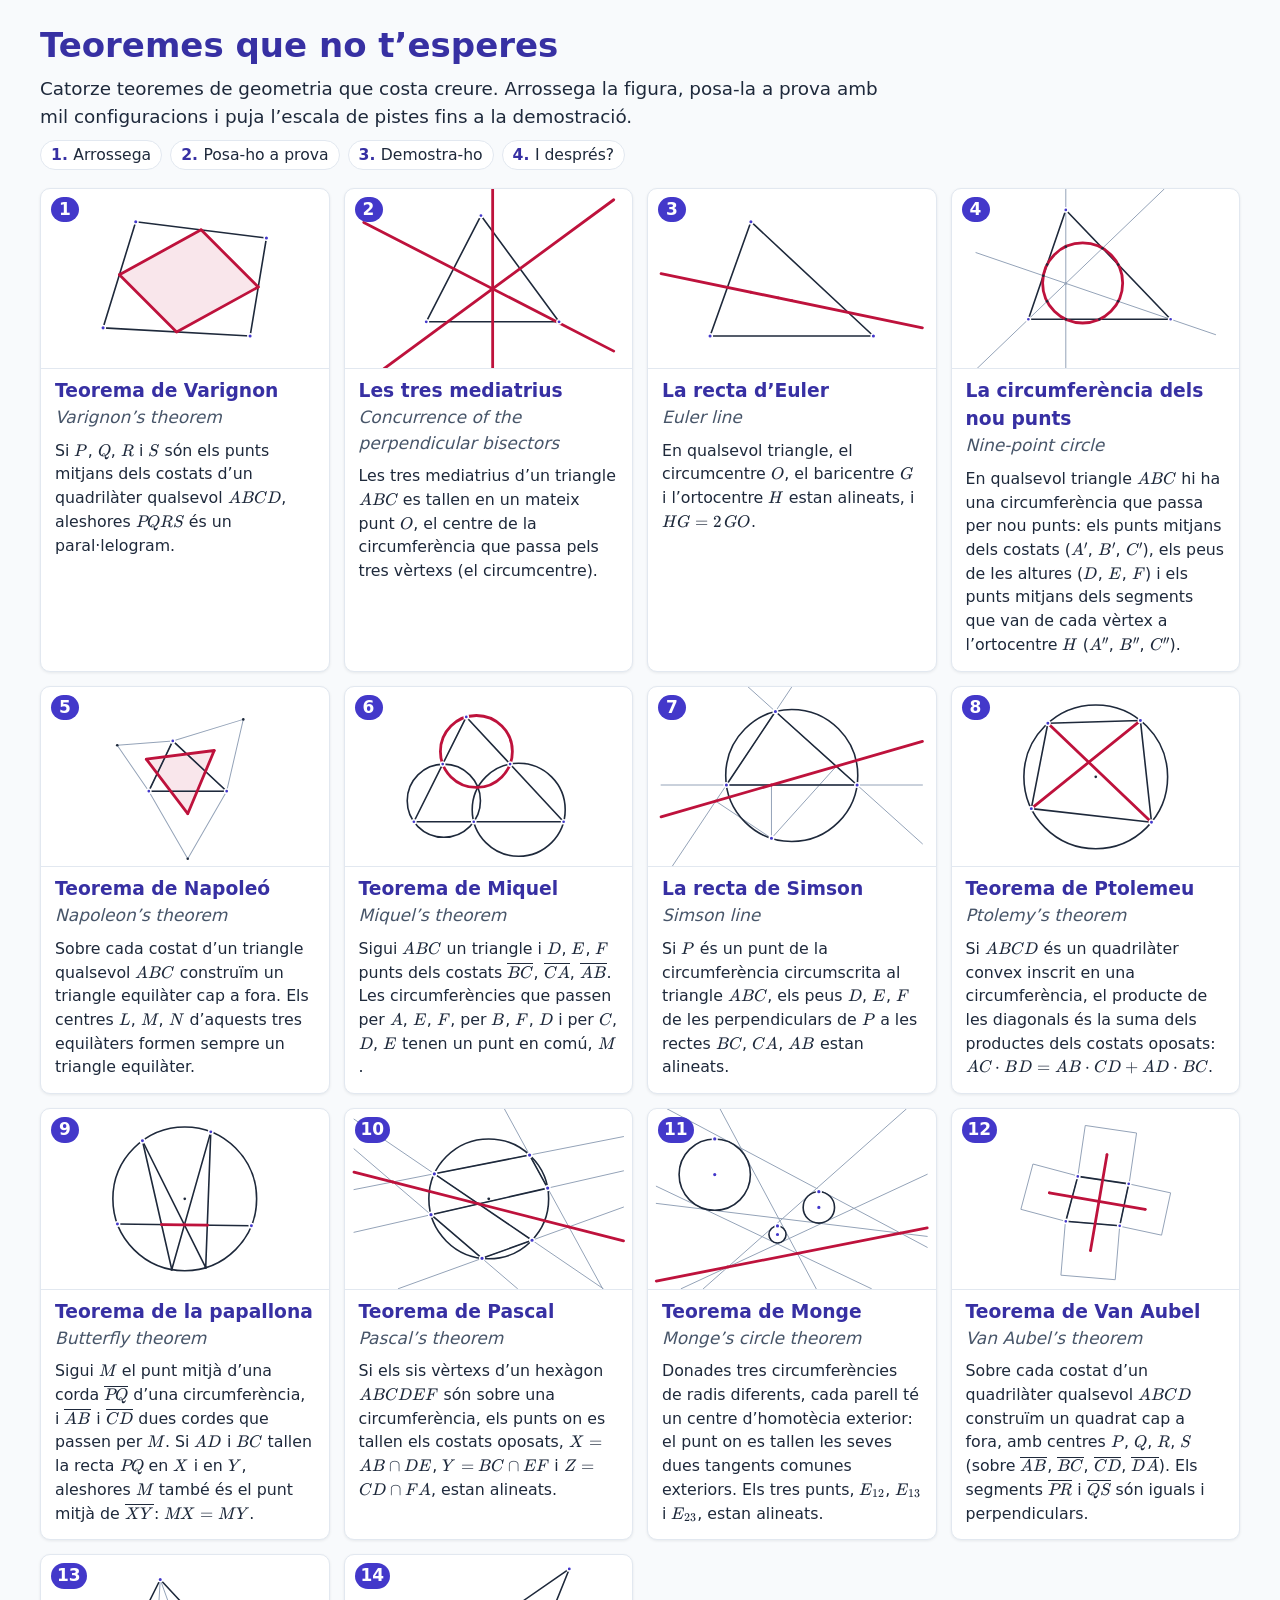
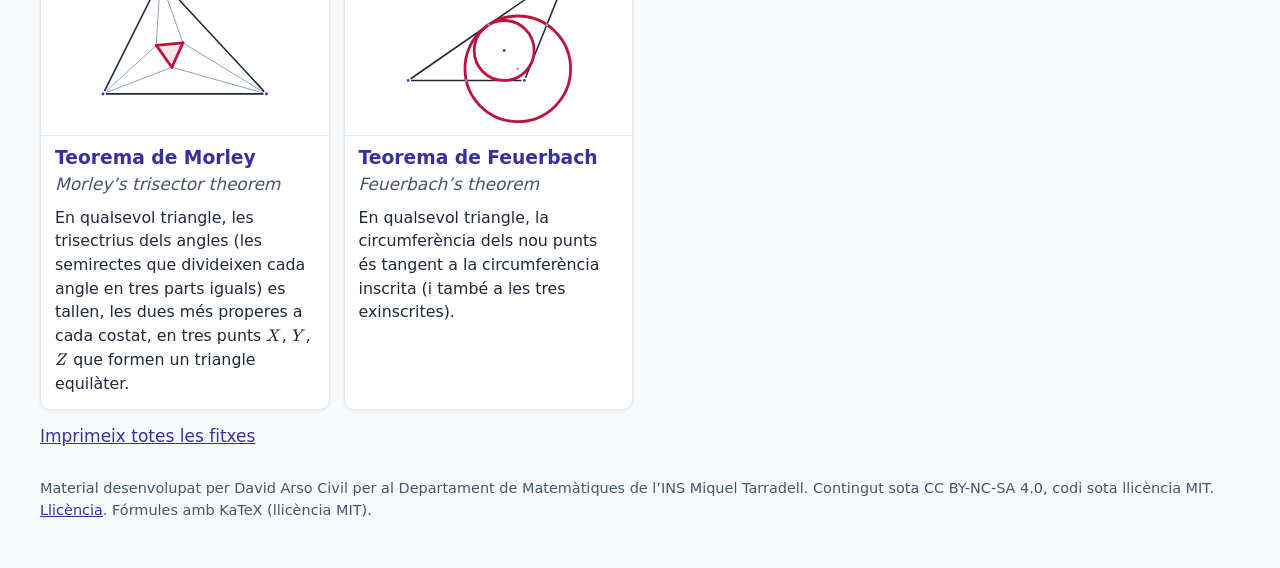
==== index.html @ 7f25f227 "Auto-extract uploaded zip" ====
<!doctype html>
<html lang="ca">
<head>
    <meta charset="utf-8">
    <meta name="viewport" content="width=device-width, initial-scale=1">
    <title>Teoremes que no t’esperes · Step Quiz</title>
    <meta name="description" content="Catorze teoremes de geometria sorprenents: arrossega la figura, posa-la a prova amb mil configuracions i puja l’escala de pistes fins a la demostració.">
    <link rel="icon" href="favicon.svg" type="image/svg+xml">
    <link rel="stylesheet" href="vendor/katex-0.16.11/katex.min.css">
    <link rel="stylesheet" href="css/tokens.css?v=0b0f027a">
    <link rel="stylesheet" href="css/teoremes.css?v=442156cb">
</head>
<body>
    <header class="capcalera capcalera-inici">
        <h1 id="titol"></h1>
        <p class="lema" id="lema"></p>
        <ol class="esglaons" id="esglaons"></ol>
    </header>

    <main class="principal">
        <ol class="graella" id="graella"></ol>
        <p class="enllacos"><a href="fitxa.html" id="a-totes"></a></p>
    </main>

    <footer class="peu">
        <p>
            Material desenvolupat per David Arso Civil per al Departament de Matemàtiques de l’INS Miquel Tarradell.
            Contingut sota CC BY-NC-SA 4.0, codi sota llicència MIT. <a href="LLICENCIA.md">Llicència</a>.
            Fórmules amb KaTeX (llicència MIT).
        </p>
    </footer>

    <script src="vendor/katex-0.16.11/katex.min.js"></script>
    <script src="data/teoremes/varignon.js?v=3f645edc"></script>
    <script src="data/teoremes/mediatrius.js?v=3fc380fc"></script>
    <script src="data/teoremes/euler.js?v=87d61b06"></script>
    <script src="data/teoremes/nou-punts.js?v=f5725050"></script>
    <script src="data/teoremes/napoleo.js?v=f2d6f8bb"></script>
    <script src="data/teoremes/miquel.js?v=e4ced260"></script>
    <script src="data/teoremes/simson.js?v=7666170f"></script>
    <script src="data/teoremes/ptolemeu.js?v=ad88ae20"></script>
    <script src="data/teoremes/papallona.js?v=b62bba95"></script>
    <script src="data/teoremes/pascal.js?v=bb0030fc"></script>
    <script src="data/teoremes/monge.js?v=d2329efa"></script>
    <script src="data/teoremes/van-aubel.js?v=d028f2bc"></script>
    <script src="data/teoremes/morley.js?v=6895a2f9"></script>
    <script src="data/teoremes/feuerbach.js?v=4c0d4ac2"></script>
    <script src="js/motor/geo-motor.js?v=e6545b61"></script>
    <script src="js/motor/text.js?v=e9f6b1de"></script>
    <script src="js/motor/construccio.js?v=c3a0d792"></script>
    <script src="js/motor/dibuix.js?v=bb823273"></script>
    <script src="js/ui/textos.js?v=9233a447"></script>
    <script src="js/ui/comu.js?v=26bfdb31"></script>
    <script src="js/ui/index.js?v=4d97de67"></script>
</body>
</html>
---- css/tokens.css ----
/*
============================================================================
PROJECTE: teoremes (Step Quiz, vanilla JS)
FITXER: css/tokens.css
ROL: Colors i mides comuns, en mode clar i fosc. La resta dels estils només
     fan servir aquestes variables. Contrast del text ≥ 4,5:1. Els colors de
     la figura no són mai l'única pista: el que és destacat també és més gruixut,
     les pistes són discontínues i «I després», amb un altre traç.
DEPENDÈNCIES: cap. Es carrega abans de css/teoremes.css.
============================================================================
*/
:root {
    --text: #1e293b;
    --text-suau: #475569;
    --fons: #f8fafc;
    --panell: #ffffff;
    --vora-panell: #e2e8f0;
    --primari: #4338ca;
    --primari-fosc: #3730a3;
    --primari-clar: #e0e7ff;
    --be: #047857;
    --be-fons: #d1fae5;
    --error: #b91c1c;
    --error-fons: #fee2e2;
    --avis-fons: #fef3c7;
    --avis-vora: #b45309;

    /* Figura (js/motor/dibuix.js) */
    --f-fons: #ffffff;
    --f-base: #1e293b;
    --f-aux: #94a3b8;
    --f-pista: #2563eb;
    --f-extra: #047857;
    --f-destacat: #be123c;
    --f-destacat-ple: rgba(190, 18, 60, 0.1);
    --f-extra-ple: rgba(4, 120, 87, 0.1);
    --f-lliure: #4338ca;

    --radi: 10px;
    --ombra: 0 1px 3px rgba(15, 23, 42, 0.08);
    --lletra: system-ui, -apple-system, 'Segoe UI', Roboto, Ubuntu, 'Helvetica Neue', Arial, sans-serif;
    --lletra-figura: 'Latin Modern Roman', 'CMU Serif', 'Times New Roman', Times, serif;
}

@media (prefers-color-scheme: dark) {
    :root {
        --text: #e2e8f0;
        --text-suau: #94a3b8;
        --fons: #0f172a;
        --panell: #1e293b;
        --vora-panell: #334155;
        --primari: #a5b4fc;
        --primari-fosc: #c7d2fe;
        --primari-clar: #1e1b4b;
        --be: #6ee7b7;
        --be-fons: #064e3b;
        --error: #fca5a5;
        --error-fons: #450a0a;
        --avis-fons: #451a03;
        --avis-vora: #fbbf24;

        --f-fons: #111827;
        --f-base: #e2e8f0;
        --f-aux: #64748b;
        --f-pista: #60a5fa;
        --f-extra: #34d399;
        --f-destacat: #fb7185;
        --f-destacat-ple: rgba(251, 113, 133, 0.14);
        --f-extra-ple: rgba(52, 211, 153, 0.12);
        --f-lliure: #a5b4fc;
        --ombra: none;
    }
}
---- css/teoremes.css ----
/*
============================================================================
PROJECTE: teoremes (Step Quiz, vanilla JS)
FITXER: css/teoremes.css
ROL: Estils de les tres pàgines (index.html, teorema.html i fitxa.html):
     capçalera, targetes, la figura (classes r-* de js/motor/dibuix.js), el
     mesurador d'error, l'informe de la prova, pistes i demostració, mode
     projector (body.projector) i impressió (sempre negre sobre blanc).
DEPENDÈNCIES: css/tokens.css (es carrega abans); vendor/katex-0.16.11/katex.min.css.
============================================================================
*/
* {
    box-sizing: border-box;
}
html {
    -webkit-text-size-adjust: 100%;
}
body {
    margin: 0;
    padding: 12px 16px 32px;
    font-family: var(--lletra);
    font-size: 17px;
    line-height: 1.5;
    color: var(--text);
    background: var(--fons);
}
button {
    font: inherit;
}
[hidden] {
    display: none !important;
}
.katex {
    font-size: 1.06em;
}
a {
    color: var(--primari-fosc);
}

/* ── Capçalera i peu ───────────────────────────────────────────────────── */
.capcalera,
.principal,
.peu,
.fitxes {
    max-width: 1200px;
    margin-left: auto;
    margin-right: auto;
}
.capcalera {
    display: flex;
    flex-wrap: wrap;
    align-items: center;
    justify-content: space-between;
    gap: 6px 16px;
    margin-bottom: 12px;
}
.marca {
    margin: 0;
    font-weight: 700;
}
.marca a {
    text-decoration: none;
}
.navega {
    display: flex;
    gap: 16px;
    flex-wrap: wrap;
}
.navega a {
    font-weight: 600;
}
.capcalera-inici {
    display: block;
    margin-bottom: 18px;
}
.capcalera-inici h1 {
    margin: 8px 0 4px;
    font-size: 2em;
    color: var(--primari-fosc);
}
.lema {
    max-width: 46em;
    margin: 0 0 10px;
    font-size: 1.08em;
}
.esglaons {
    display: flex;
    flex-wrap: wrap;
    gap: 8px;
    margin: 0;
    padding: 0;
    list-style: none;
    counter-reset: esglao;
}
.esglaons li {
    counter-increment: esglao;
    padding: 2px 10px;
    border: 1px solid var(--vora-panell);
    border-radius: 999px;
    background: var(--panell);
    font-size: 0.92em;
}
.esglaons li::before {
    content: counter(esglao) '. ';
    font-weight: 700;
    color: var(--primari-fosc);
}
.peu {
    margin-top: 28px;
    color: var(--text-suau);
    font-size: 0.85em;
}
.nota {
    color: var(--text-suau);
    font-size: 0.92em;
    margin: 6px 0;
}
.etiqueta {
    margin: 0;
    color: var(--text-suau);
    font-size: 0.9em;
    font-weight: 600;
    text-transform: uppercase;
    letter-spacing: 0.04em;
}
.angles {
    margin: 0;
    color: var(--text-suau);
    font-style: italic;
}
.enllacos {
    display: flex;
    flex-wrap: wrap;
    align-items: center;
    gap: 12px;
    margin-top: 14px;
}

/* ── Botons ────────────────────────────────────────────────────────────── */
.accions {
    display: flex;
    flex-wrap: wrap;
    align-items: center;
    gap: 8px;
    margin-top: 10px;
}
.btn {
    min-height: 44px;
    padding: 8px 16px;
    border: 2px solid var(--primari);
    border-radius: 8px;
    background: var(--panell);
    color: var(--primari-fosc);
    font-weight: 600;
    cursor: pointer;
}
.btn-principal,
.btn[aria-pressed='true'] {
    background: var(--primari);
    color: var(--panell);
}
.btn:disabled {
    opacity: 0.5;
    cursor: not-allowed;
}
.btn-petit {
    min-height: 36px;
    padding: 4px 10px;
    font-size: 0.9em;
}
.btn:focus-visible,
a:focus-visible,
summary:focus-visible {
    outline: 3px solid var(--f-pista);
    outline-offset: 2px;
}

/* ── Portada ───────────────────────────────────────────────────────────── */
.graella {
    display: grid;
    grid-template-columns: repeat(auto-fill, minmax(270px, 1fr));
    gap: 14px;
    margin: 0;
    padding: 0;
    list-style: none;
}
.targeta {
    display: flex;
    flex-direction: column;
    background: var(--panell);
    border: 1px solid var(--vora-panell);
    border-radius: var(--radi);
    box-shadow: var(--ombra);
    overflow: hidden;
}
.targeta:hover {
    border-color: var(--primari);
}
.enllac-targeta {
    position: relative;
    display: block;
    padding: 0 14px 4px;
    color: var(--text);
    text-decoration: none;
}
.enllac-targeta h2 {
    margin: 8px 0 0;
    font-size: 1.1em;
    color: var(--primari-fosc);
}
.miniatura {
    margin: 0 -14px;
    border-bottom: 1px solid var(--vora-panell);
}
.miniatura .figura {
    display: block;
    width: 100%;
    height: auto;
    aspect-ratio: 16 / 10;
}
.numero {
    position: absolute;
    top: 8px;
    left: 10px;
    min-width: 28px;
    padding: 0 6px;
    border-radius: 999px;
    background: var(--primari);
    color: var(--panell);
    font-weight: 700;
    text-align: center;
}
.enunciat-curt {
    margin: 4px 14px 14px;
    font-size: 0.93em;
}

/* ── Teorema ───────────────────────────────────────────────────────────── */
.cap-teorema h1 {
    margin: 2px 0 0;
    font-size: 1.7em;
    color: var(--primari-fosc);
}
.enunciat {
    max-width: 52em;
    margin: 10px 0 16px;
    font-size: 1.1em;
}
.columnes {
    display: grid;
    grid-template-columns: minmax(0, 1.25fr) minmax(0, 1fr);
    gap: 18px;
    align-items: start;
}
@media (max-width: 880px) {
    .columnes {
        grid-template-columns: minmax(0, 1fr);
    }
}
.col-figura {
    position: sticky;
    top: 8px;
}
@media (max-width: 880px) {
    .col-figura {
        position: static;
    }
}
.marc-figura {
    border: 1px solid var(--vora-panell);
    border-radius: var(--radi);
    overflow: hidden;
    background: var(--f-fons);
    touch-action: none; /* només la figura: la resta de la pàgina es desplaça */
}
.marc-figura .figura {
    display: block;
    width: 100%;
    height: auto;
    user-select: none;
    -webkit-user-select: none;
}
.panell {
    background: var(--panell);
    border: 1px solid var(--vora-panell);
    border-radius: var(--radi);
    box-shadow: var(--ombra);
    padding: 14px;
    margin-bottom: 14px;
}
.panell h2,
.referencies h2 {
    margin: 0 0 6px;
    font-size: 1.15em;
}
.historia {
    margin-bottom: 14px;
}
.historia summary {
    cursor: pointer;
    font-weight: 600;
    color: var(--primari-fosc);
}
.referencies ul {
    padding-left: 20px;
    font-size: 0.92em;
}

/* ── La figura (classes de js/motor/dibuix.js) ─────────────────────────── */
.figura .fons {
    fill: var(--f-fons);
}
.figura line,
.figura circle,
.figura polygon {
    fill: none;
    vector-effect: non-scaling-stroke;
    stroke-linecap: round;
    stroke-linejoin: round;
}
.figura .r-base {
    stroke: var(--f-base);
    stroke-width: 1.6px;
}
.figura .r-aux {
    stroke: var(--f-aux);
    stroke-width: 1px;
}
.figura .r-pista {
    stroke: var(--f-pista);
    stroke-width: 1.4px;
    stroke-dasharray: 5 4;
}
.figura .r-extra {
    stroke: var(--f-extra);
    stroke-width: 1.8px;
    stroke-dasharray: 9 4 2 4;
}
.figura .r-destacat {
    stroke: var(--f-destacat);
    stroke-width: 2.8px;
}
.figura polygon.ple {
    stroke: none;
}
.figura polygon.ple.r-destacat {
    fill: var(--f-destacat-ple);
}
.figura polygon.ple.r-extra {
    fill: var(--f-extra-ple);
}
.figura circle.punt {
    stroke: none;
    fill: var(--f-base);
}
.figura circle.punt.r-aux {
    fill: var(--f-aux);
}
.figura circle.punt.r-pista {
    fill: var(--f-pista);
}
.figura circle.punt.r-extra {
    fill: var(--f-extra);
}
.figura circle.punt.r-destacat {
    fill: var(--f-destacat);
}
.figura circle.punt.lliure {
    fill: var(--f-lliure);
    stroke: var(--f-fons);
    stroke-width: 1.5px;
}
.figura circle.punt.triat {
    stroke: var(--f-pista);
    stroke-width: 4px;
}
.figura .et {
    font-family: var(--lletra-figura);
    font-style: italic;
    fill: var(--f-base);
    stroke: none;
}
.figura .et.r-destacat {
    fill: var(--f-destacat);
}
.figura .et.r-pista {
    fill: var(--f-pista);
}
.figura .et.r-extra {
    fill: var(--f-extra);
}
.figura .et.r-aux {
    fill: var(--text-suau);
}
.figura .toc {
    fill: transparent;
    stroke: none;
    cursor: grab;
}
.figura .toc:focus {
    outline: none;
}
.figura .toc:focus-visible {
    stroke: var(--f-pista);
    stroke-width: 2px;
    stroke-dasharray: 3 3;
}
.figura .toc[aria-pressed='true'] {
    stroke: var(--f-pista);
    stroke-width: 2px;
}

/* ── Mesurador d'error ─────────────────────────────────────────────────── */
.mesura {
    display: flex;
    align-items: center;
    gap: 12px;
    margin-top: 10px;
}
.barra {
    flex: 0 0 34%;
    height: 12px;
    border: 1px solid var(--vora-panell);
    border-radius: 999px;
    background: var(--panell);
    overflow: hidden;
}
.ple-barra {
    width: 0;
    height: 100%;
    background: var(--be);
}
.mesura.mal .ple-barra {
    background: var(--error);
}
.valor {
    margin: 0;
    font-weight: 600;
    font-variant-numeric: tabular-nums;
}
.mesura.bo .valor {
    color: var(--be);
}
.mesura.mal .valor {
    color: var(--error);
}
.mesura.res .valor {
    color: var(--text-suau);
}
.avis-trencada {
    margin-bottom: 8px;
    padding: 8px 12px;
    border-left: 4px solid var(--avis-vora);
    border-radius: 6px;
    background: var(--avis-fons);
}
.avis-trencada p {
    margin: 0;
}
.informe {
    margin-top: 10px;
    padding: 10px 12px;
    border: 1px solid var(--vora-panell);
    border-radius: var(--radi);
    background: var(--panell);
}
.informe p {
    margin: 4px 0;
}
.informe .bo {
    color: var(--be);
    font-weight: 600;
}
.informe .mal,
.informe .trencada {
    color: var(--error);
    font-weight: 600;
}

/* ── Pistes i demostració ──────────────────────────────────────────────── */
.pistes,
.passos {
    margin: 8px 0 0;
    padding-left: 0;
    list-style: none;
}
.pistes li {
    margin: 0 0 8px;
    padding: 8px 10px;
    border-left: 4px solid var(--f-pista);
    border-radius: 4px;
    background: var(--fons);
}
.nom-pista {
    display: block;
    font-weight: 700;
    font-size: 0.9em;
    color: var(--text-suau);
}
.pistes .nota {
    display: block;
}
.passos {
    counter-reset: pas;
}
.passos li {
    counter-increment: pas;
    position: relative;
    margin: 0 0 8px;
    padding: 6px 0 6px 34px;
}
.passos li::before {
    content: counter(pas);
    position: absolute;
    left: 0;
    top: 6px;
    width: 24px;
    height: 24px;
    border-radius: 50%;
    background: var(--primari-clar);
    color: var(--primari-fosc);
    font-weight: 700;
    font-size: 0.85em;
    text-align: center;
    line-height: 24px;
}
.passos li.actual::before {
    background: var(--primari);
    color: var(--panell);
}
.prova-primer {
    margin-top: 8px;
    padding: 10px 12px;
    border: 1px dashed var(--primari);
    border-radius: var(--radi);
    background: var(--primari-clar);
}
.prova-primer p {
    margin: 0 0 6px;
}

/* ── Mode projector ────────────────────────────────────────────────────── */
body.projector {
    font-size: 22px;
}
body.projector .capcalera,
body.projector .peu,
body.projector .historia,
body.projector .referencies {
    display: none;
}
body.projector .principal {
    max-width: none;
}
body.projector .columnes {
    grid-template-columns: minmax(0, 1.6fr) minmax(0, 1fr);
}
body.projector .marc-figura .figura {
    max-height: 78vh;
}
body.projector .figura .r-base {
    stroke-width: 2.4px;
}
body.projector .figura .r-destacat {
    stroke-width: 4px;
}

@media (prefers-reduced-motion: no-preference) {
    .ple-barra {
        transition: width 0.15s;
    }
}

/* ── Fitxes ────────────────────────────────────────────────────────────── */
.fitxa {
    max-width: 780px;
    margin: 0 auto 24px;
    padding: 20px 24px;
    background: var(--panell);
    border: 1px solid var(--vora-panell);
    border-radius: var(--radi);
}
.fitxa h1 {
    margin: 4px 0 0;
    font-size: 1.5em;
}
.fitxa h2 {
    margin: 14px 0 4px;
    font-size: 1.05em;
}
.figura-fitxa .figura {
    display: block;
    width: 72%;
    height: auto;
    margin: 0 auto;
}
.fitxa .pistes li {
    margin-bottom: 4px;
    padding: 4px 8px;
}
.espai {
    height: 150px;
    border: 1px solid var(--vora-panell);
    border-radius: 6px;
}
.peu-fitxa {
    margin: 12px 0 0;
    font-size: 0.8em;
    color: var(--text-suau);
}

/* ── Impressió: sempre negre sobre blanc ───────────────────────────────── */
@page {
    size: A4;
    margin: 15mm;
}
@media print {
    :root {
        --text: #000;
        --text-suau: #333;
        --fons: #fff;
        --panell: #fff;
        --vora-panell: #999;
        --f-fons: #fff;
        --f-base: #000;
        --f-aux: #888;
        --f-pista: #000;
        --f-extra: #000;
        --f-destacat: #000;
        --f-destacat-ple: rgba(0, 0, 0, 0.08);
        --f-extra-ple: rgba(0, 0, 0, 0.05);
        --f-lliure: #000;
        --primari-fosc: #000;
    }
    body {
        padding: 0;
        font-size: 11pt;
        background: #fff;
    }
    .no-imprimir,
    .accions,
    .mesura,
    .informe,
    .enllacos,
    .navega {
        display: none !important;
    }
    .fitxa {
        max-width: none;
        margin: 0;
        padding: 0;
        border: none;
        page-break-after: always;
        break-after: page;
    }
    .fitxa h1 {
        font-size: 16pt;
    }
    .fitxa h2 {
        margin: 8px 0 2px;
        font-size: 11.5pt;
    }
    .fitxa .enunciat {
        margin: 6px 0;
        font-size: 11.5pt;
    }
    .figura-fitxa .figura {
        width: auto;
        max-width: 60%;
        max-height: 56mm;
    }
    .fitxa .pistes li {
        margin-bottom: 2px;
        padding: 2px 6px;
        font-size: 10pt;
        break-inside: avoid;
    }
    .espai {
        height: 30mm;
    }
    .fitxa:last-child {
        page-break-after: auto;
        break-after: auto;
    }
    .pistes li {
        border-left-color: #000;
        background: #fff;
    }
    .columnes {
        display: block;
    }
    .col-figura {
        position: static;
    }
}
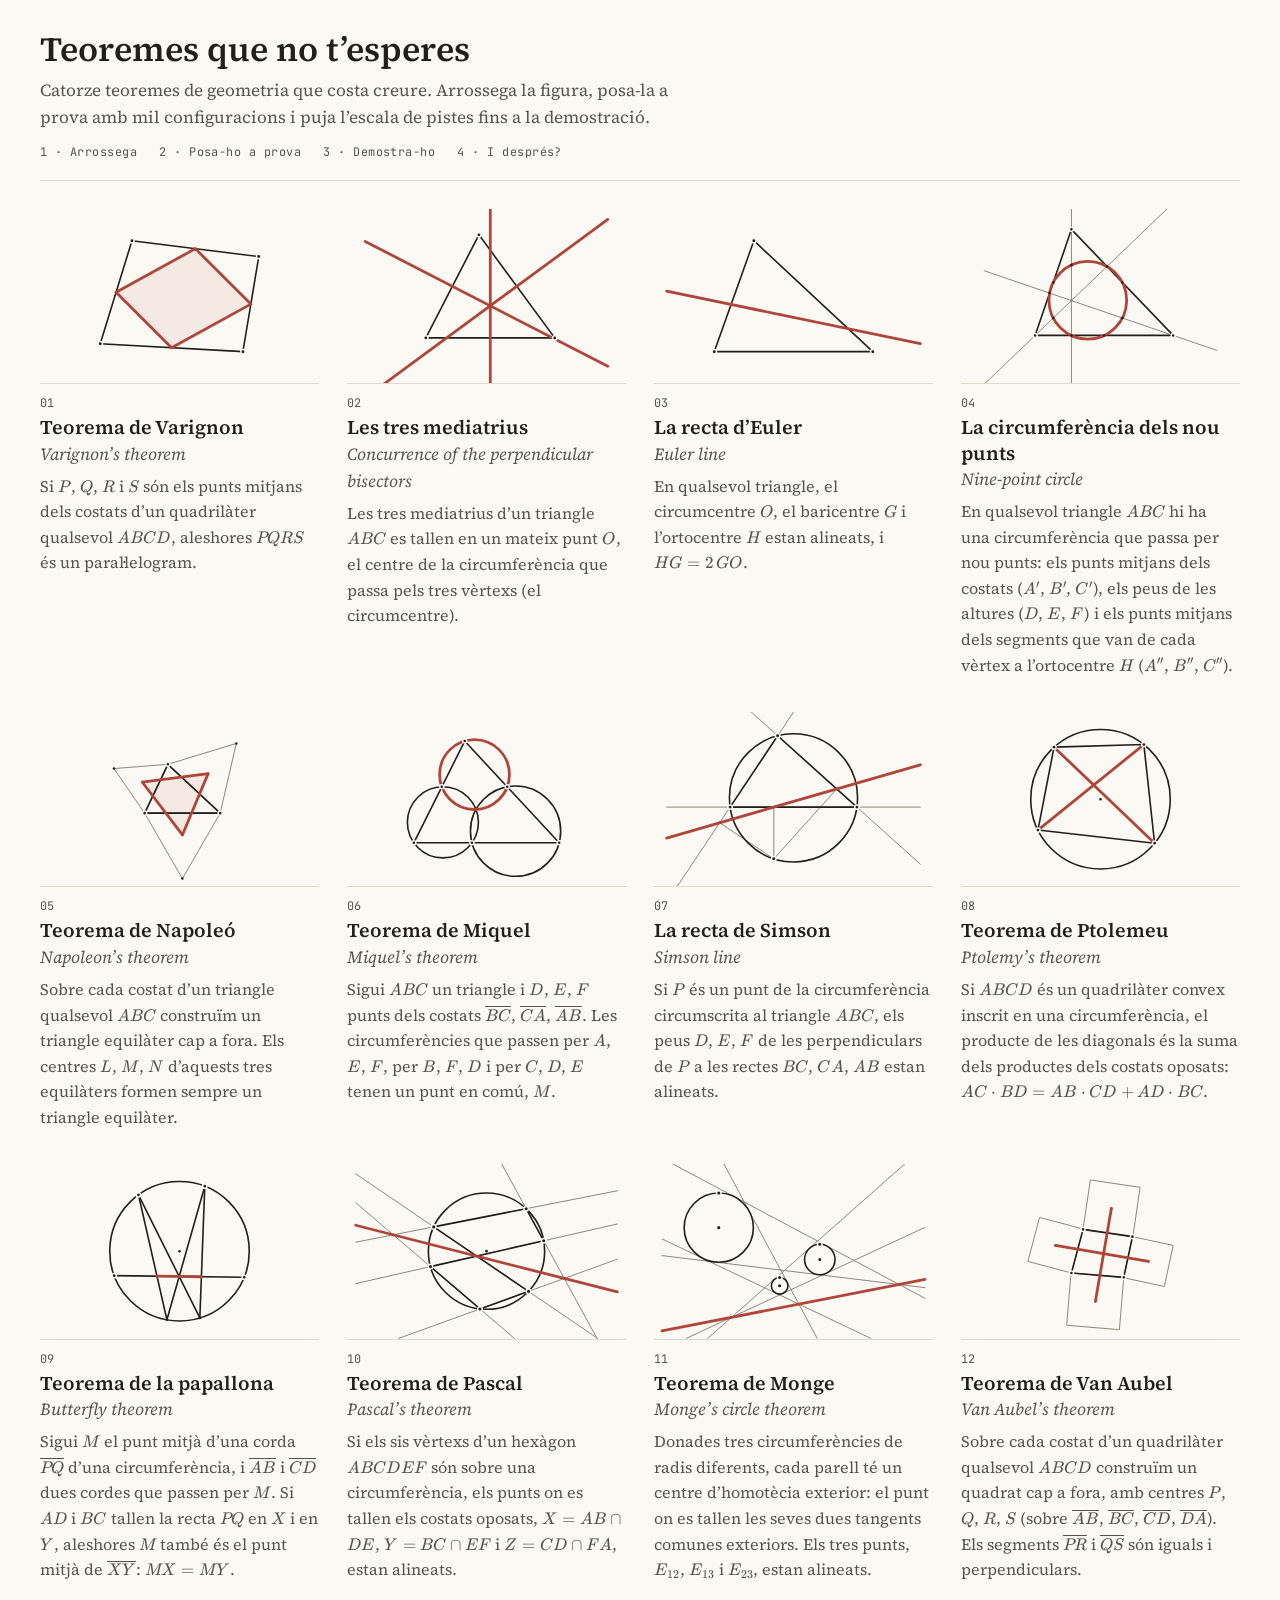
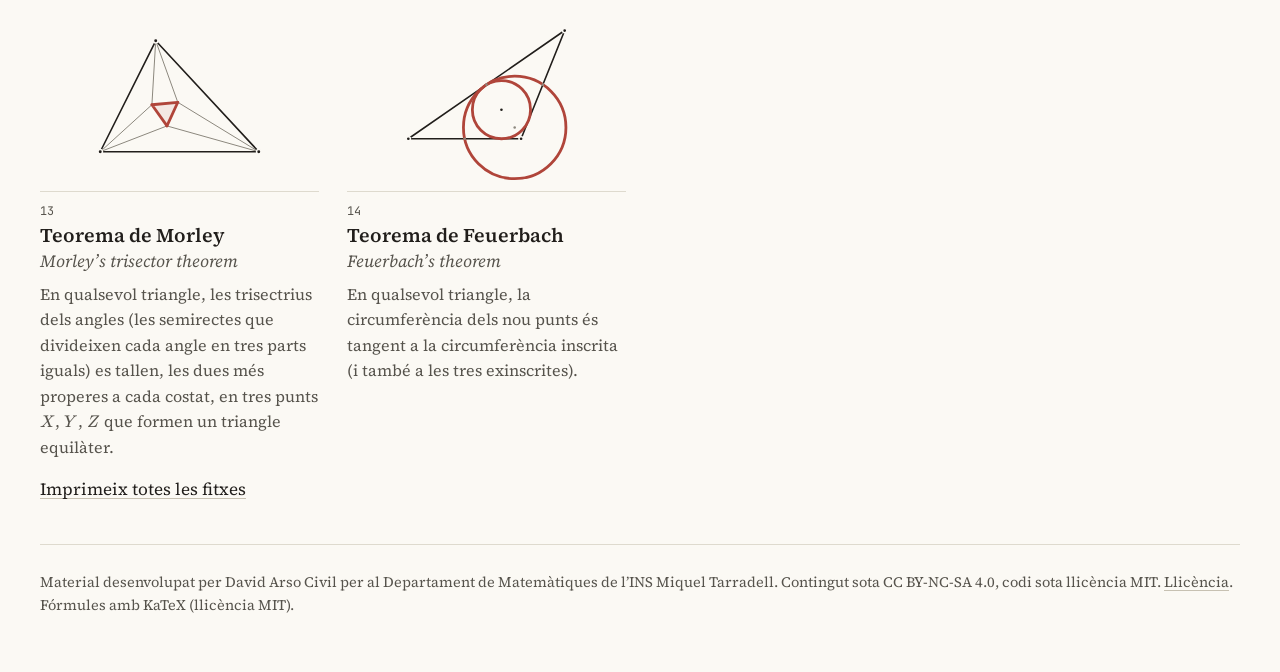
==== commit da706581: "Aspecte de geom: paper i tinta, lletra de llibre, botons discrets - css/tokens.css: la paleta de geo" ====
--- a/index.html
+++ b/index.html
@@ -7,8 +7,9 @@
     <meta name="description" content="Catorze teoremes de geometria sorprenents: arrossega la figura, posa-la a prova amb mil configuracions i puja l’escala de pistes fins a la demostració.">
     <link rel="icon" href="favicon.svg" type="image/svg+xml">
     <link rel="stylesheet" href="vendor/katex-0.16.11/katex.min.css">
-    <link rel="stylesheet" href="css/tokens.css?v=0b0f027a">
-    <link rel="stylesheet" href="css/teoremes.css?v=442156cb">
+    <link rel="stylesheet" href="css/fonts.css?v=1632c26f">
+    <link rel="stylesheet" href="css/tokens.css?v=9777c8f7">
+    <link rel="stylesheet" href="css/teoremes.css?v=b5ca3087">
 </head>
 <body>
     <header class="capcalera capcalera-inici">
@@ -49,8 +50,8 @@
     <script src="js/motor/text.js?v=e9f6b1de"></script>
     <script src="js/motor/construccio.js?v=c3a0d792"></script>
     <script src="js/motor/dibuix.js?v=bb823273"></script>
-    <script src="js/ui/textos.js?v=9233a447"></script>
+    <script src="js/ui/textos.js?v=3c2babf4"></script>
     <script src="js/ui/comu.js?v=26bfdb31"></script>
-    <script src="js/ui/index.js?v=4d97de67"></script>
+    <script src="js/ui/index.js?v=6f318437"></script>
 </body>
 </html>
--- a/css/fonts.css
+++ b/css/fonts.css
@@ -0,0 +1,101 @@
+/*
+============================================================================
+PROJECTE: teoremes (Step Quiz, vanilla JS)
+FITXER: css/fonts.css
+ROL: Les dues lletres del lloc, les mateixes de geom: Source Serif 4 (el text)
+     i JetBrains Mono (etiquetes i números). Són dins del repositori
+     (vendor/fonts/): no es demana res a internet i funciona amb doble clic.
+ORIGEN: copiat de geom (css/fonts.css i assets/fonts/), només amb les rutes
+     canviades. Fonts variables woff2 tallades per alfabet (llatí, llatí
+     estès i grec): el navegador només baixa el tall que fa servir.
+LLICÈNCIA: SIL Open Font License 1.1 (vendor/fonts/LICENSE-*).
+============================================================================
+*/
+@font-face {
+  font-family: 'JetBrains Mono';
+  font-style: normal;
+  font-weight: 400 500;
+  font-display: swap;
+  src: url(../vendor/fonts/jetbrains-mono-greek.woff2) format('woff2');
+  unicode-range: U+0370-0377, U+037A-037F, U+0384-038A, U+038C, U+038E-03A1, U+03A3-03FF;
+}
+
+/* JetBrains Mono — latin-ext */
+@font-face {
+  font-family: 'JetBrains Mono';
+  font-style: normal;
+  font-weight: 400 500;
+  font-display: swap;
+  src: url(../vendor/fonts/jetbrains-mono-latin-ext.woff2) format('woff2');
+  unicode-range: U+0100-02BA, U+02BD-02C5, U+02C7-02CC, U+02CE-02D7, U+02DD-02FF, U+0304, U+0308, U+0329, U+1D00-1DBF, U+1E00-1E9F, U+1EF2-1EFF, U+2020, U+20A0-20AB, U+20AD-20C0, U+2113, U+2C60-2C7F, U+A720-A7FF;
+}
+
+/* JetBrains Mono — latin */
+@font-face {
+  font-family: 'JetBrains Mono';
+  font-style: normal;
+  font-weight: 400 500;
+  font-display: swap;
+  src: url(../vendor/fonts/jetbrains-mono-latin.woff2) format('woff2');
+  unicode-range: U+0000-00FF, U+0131, U+0152-0153, U+02BB-02BC, U+02C6, U+02DA, U+02DC, U+0304, U+0308, U+0329, U+2000-206F, U+20AC, U+2122, U+2191, U+2193, U+2212, U+2215, U+FEFF, U+FFFD;
+}
+
+/* Source Serif 4 — greek, cursiva */
+@font-face {
+  font-family: 'Source Serif 4';
+  font-style: italic;
+  font-weight: 400;
+  font-display: swap;
+  src: url(../vendor/fonts/source-serif-4-greek-italic.woff2) format('woff2');
+  unicode-range: U+0370-0377, U+037A-037F, U+0384-038A, U+038C, U+038E-03A1, U+03A3-03FF;
+}
+
+/* Source Serif 4 — latin-ext, cursiva */
+@font-face {
+  font-family: 'Source Serif 4';
+  font-style: italic;
+  font-weight: 400;
+  font-display: swap;
+  src: url(../vendor/fonts/source-serif-4-latin-ext-italic.woff2) format('woff2');
+  unicode-range: U+0100-02BA, U+02BD-02C5, U+02C7-02CC, U+02CE-02D7, U+02DD-02FF, U+0304, U+0308, U+0329, U+1D00-1DBF, U+1E00-1E9F, U+1EF2-1EFF, U+2020, U+20A0-20AB, U+20AD-20C0, U+2113, U+2C60-2C7F, U+A720-A7FF;
+}
+
+/* Source Serif 4 — latin, cursiva */
+@font-face {
+  font-family: 'Source Serif 4';
+  font-style: italic;
+  font-weight: 400;
+  font-display: swap;
+  src: url(../vendor/fonts/source-serif-4-latin-italic.woff2) format('woff2');
+  unicode-range: U+0000-00FF, U+0131, U+0152-0153, U+02BB-02BC, U+02C6, U+02DA, U+02DC, U+0304, U+0308, U+0329, U+2000-206F, U+20AC, U+2122, U+2191, U+2193, U+2212, U+2215, U+FEFF, U+FFFD;
+}
+
+/* Source Serif 4 — greek */
+@font-face {
+  font-family: 'Source Serif 4';
+  font-style: normal;
+  font-weight: 400 700;
+  font-display: swap;
+  src: url(../vendor/fonts/source-serif-4-greek.woff2) format('woff2');
+  unicode-range: U+0370-0377, U+037A-037F, U+0384-038A, U+038C, U+038E-03A1, U+03A3-03FF;
+}
+
+/* Source Serif 4 — latin-ext */
+@font-face {
+  font-family: 'Source Serif 4';
+  font-style: normal;
+  font-weight: 400 700;
+  font-display: swap;
+  src: url(../vendor/fonts/source-serif-4-latin-ext.woff2) format('woff2');
+  unicode-range: U+0100-02BA, U+02BD-02C5, U+02C7-02CC, U+02CE-02D7, U+02DD-02FF, U+0304, U+0308, U+0329, U+1D00-1DBF, U+1E00-1E9F, U+1EF2-1EFF, U+2020, U+20A0-20AB, U+20AD-20C0, U+2113, U+2C60-2C7F, U+A720-A7FF;
+}
+
+/* Source Serif 4 — latin */
+@font-face {
+  font-family: 'Source Serif 4';
+  font-style: normal;
+  font-weight: 400 700;
+  font-display: swap;
+  src: url(../vendor/fonts/source-serif-4-latin.woff2) format('woff2');
+  unicode-range: U+0000-00FF, U+0131, U+0152-0153, U+02BB-02BC, U+02C6, U+02DA, U+02DC, U+0304, U+0308, U+0329, U+2000-206F, U+20AC, U+2122, U+2191, U+2193, U+2212, U+2215, U+FEFF, U+FFFD;
+}
--- a/css/tokens.css
+++ b/css/tokens.css
@@ -2,72 +2,60 @@
 ============================================================================
 PROJECTE: teoremes (Step Quiz, vanilla JS)
 FITXER: css/tokens.css
-ROL: Colors i mides comuns, en mode clar i fosc. La resta dels estils només
-     fan servir aquestes variables. Contrast del text ≥ 4,5:1. Els colors de
-     la figura no són mai l'única pista: el que és destacat també és més gruixut,
-     les pistes són discontínues i «I després», amb un altre traç.
-DEPENDÈNCIES: cap. Es carrega abans de css/teoremes.css.
+ROL: Colors, lletres i mides comuns, en mode clar i fosc. La resta dels estils
+     només fan servir aquestes variables. Contrast del text ≥ 4,5:1.
+ORIGEN: la paleta de geom (css/tokens.css): paper i tinta, no colors
+     d'aplicació. Un sol accent a la interfície (--llapis, marró llapis) i un
+     sol color a la figura (--sanguina), amb el sentit de geom: negre és la
+     figura de l'enunciat; sanguina, el que hi afegeixes o el que sorprèn.
+     El color no és mai l'única pista: el destacat també és més gruixut, les
+     pistes són discontínues i «I després» té un altre traç.
+DEPENDÈNCIES: css/fonts.css (les lletres). Es carrega abans de css/teoremes.css.
 ============================================================================
 */
 :root {
-    --text: #1e293b;
-    --text-suau: #475569;
-    --fons: #f8fafc;
-    --panell: #ffffff;
-    --vora-panell: #e2e8f0;
-    --primari: #4338ca;
-    --primari-fosc: #3730a3;
-    --primari-clar: #e0e7ff;
-    --be: #047857;
-    --be-fons: #d1fae5;
-    --error: #b91c1c;
-    --error-fons: #fee2e2;
-    --avis-fons: #fef3c7;
-    --avis-vora: #b45309;
+    --paper: #fbf9f4;
+    --paper-alt: #f5f1e8; /* un to per sota del paper: informes, avisos */
+    --tinta: #211e1b;
+    --tinta-suau: #56534c;
+    --tinta-fluixa: #8c887e;
+    --llapis: #8b5e3c; /* l'únic accent de la interfície */
+    --llapis-suau: #c9ad93;
+    --linia: #dedace;
+    --linia-forta: #c7c1b2;
+    --sanguina: #b0453a; /* només dins de la figura */
 
     /* Figura (js/motor/dibuix.js) */
-    --f-fons: #ffffff;
-    --f-base: #1e293b;
-    --f-aux: #94a3b8;
-    --f-pista: #2563eb;
-    --f-extra: #047857;
-    --f-destacat: #be123c;
-    --f-destacat-ple: rgba(190, 18, 60, 0.1);
-    --f-extra-ple: rgba(4, 120, 87, 0.1);
-    --f-lliure: #4338ca;
+    --f-fons: var(--paper);
+    --f-base: var(--tinta);
+    --f-aux: var(--tinta-fluixa);
+    --f-pista: var(--sanguina);
+    --f-extra: var(--tinta-suau);
+    --f-destacat: var(--sanguina);
+    --f-destacat-ple: rgba(176, 69, 58, 0.09);
+    --f-extra-ple: rgba(33, 30, 27, 0.06);
+    --f-lliure: var(--tinta);
 
-    --radi: 10px;
-    --ombra: 0 1px 3px rgba(15, 23, 42, 0.08);
-    --lletra: system-ui, -apple-system, 'Segoe UI', Roboto, Ubuntu, 'Helvetica Neue', Arial, sans-serif;
-    --lletra-figura: 'Latin Modern Roman', 'CMU Serif', 'Times New Roman', Times, serif;
+    --lletra: 'Source Serif 4', 'Iowan Old Style', 'Palatino Linotype', Georgia, serif;
+    --lletra-mono: 'JetBrains Mono', 'IBM Plex Mono', ui-monospace, monospace;
+    --lletra-figura: 'Source Serif 4', Georgia, 'Times New Roman', serif;
+    --mida-meta: 0.74rem; /* etiquetes en monoespaiada */
+    --espai-mono: 0.04em;
+    --radi: 3px;
 }
-
 @media (prefers-color-scheme: dark) {
     :root {
-        --text: #e2e8f0;
-        --text-suau: #94a3b8;
-        --fons: #0f172a;
-        --panell: #1e293b;
-        --vora-panell: #334155;
-        --primari: #a5b4fc;
-        --primari-fosc: #c7d2fe;
-        --primari-clar: #1e1b4b;
-        --be: #6ee7b7;
-        --be-fons: #064e3b;
-        --error: #fca5a5;
-        --error-fons: #450a0a;
-        --avis-fons: #451a03;
-        --avis-vora: #fbbf24;
-
-        --f-fons: #111827;
-        --f-base: #e2e8f0;
-        --f-aux: #64748b;
-        --f-pista: #60a5fa;
-        --f-extra: #34d399;
-        --f-destacat: #fb7185;
-        --f-destacat-ple: rgba(251, 113, 133, 0.14);
-        --f-extra-ple: rgba(52, 211, 153, 0.12);
-        --f-lliure: #a5b4fc;
-        --ombra: none;
+        --paper: #1e1c19;
+        --paper-alt: #262320;
+        --tinta: #ede9e0;
+        --tinta-suau: #b6b0a2;
+        --tinta-fluixa: #7c776a;
+        --llapis: #d2a377;
+        --llapis-suau: #5b4a3a;
+        --linia: #38352f;
+        --linia-forta: #4a4640;
+        --sanguina: #e08a7a;
+        --f-destacat-ple: rgba(224, 138, 122, 0.13);
+        --f-extra-ple: rgba(237, 233, 224, 0.07);
     }
 }
--- a/css/teoremes.css
+++ b/css/teoremes.css
@@ -3,10 +3,13 @@
 PROJECTE: teoremes (Step Quiz, vanilla JS)
 FITXER: css/teoremes.css
 ROL: Estils de les tres pàgines (index.html, teorema.html i fitxa.html):
-     capçalera, targetes, la figura (classes r-* de js/motor/dibuix.js), el
+     capçalera, portada, la figura (classes r-* de js/motor/dibuix.js), el
      mesurador d'error, l'informe de la prova, pistes i demostració, mode
      projector (body.projector) i impressió (sempre negre sobre blanc).
-DEPENDÈNCIES: css/tokens.css (es carrega abans); vendor/katex-0.16.11/katex.min.css.
+     L'estil és el de geom: paper i tinta, sense targetes ni ombres, separadors
+     fins, etiquetes en monoespaiada i botons discrets.
+DEPENDÈNCIES: css/fonts.css i css/tokens.css (es carreguen abans);
+     vendor/katex-0.16.11/katex.min.css.
 ============================================================================
 */
 * {
@@ -17,12 +20,12 @@
 }
 body {
     margin: 0;
-    padding: 12px 16px 32px;
+    padding: 20px 16px 40px;
     font-family: var(--lletra);
     font-size: 17px;
-    line-height: 1.5;
-    color: var(--text);
-    background: var(--fons);
+    line-height: 1.6;
+    color: var(--tinta);
+    background: var(--paper);
 }
 button {
     font: inherit;
@@ -31,10 +34,16 @@
     display: none !important;
 }
 .katex {
-    font-size: 1.06em;
+    font-size: 1.04em;
 }
 a {
-    color: var(--primari-fosc);
+    color: inherit;
+    text-decoration-color: var(--linia-forta);
+    text-underline-offset: 0.18em;
+}
+a:hover {
+    color: var(--llapis);
+    text-decoration-color: currentColor;
 }
 
 /* ── Capçalera i peu ───────────────────────────────────────────────────── */
@@ -49,83 +58,91 @@
 .capcalera {
     display: flex;
     flex-wrap: wrap;
-    align-items: center;
+    align-items: baseline;
     justify-content: space-between;
-    gap: 6px 16px;
-    margin-bottom: 12px;
+    gap: 6px 20px;
+    margin-bottom: 18px;
+    padding-bottom: 10px;
+    border-bottom: 1px solid var(--linia);
 }
 .marca {
     margin: 0;
-    font-weight: 700;
+    font-size: 1.25em;
+    font-weight: 600;
 }
 .marca a {
     text-decoration: none;
 }
 .navega {
     display: flex;
-    gap: 16px;
+    gap: 20px;
     flex-wrap: wrap;
 }
 .navega a {
-    font-weight: 600;
+    font-family: var(--lletra-mono);
+    font-size: 0.8rem;
+    letter-spacing: var(--espai-mono);
+    text-decoration: none;
 }
 .capcalera-inici {
     display: block;
-    margin-bottom: 18px;
+    margin-bottom: 28px;
+    padding-bottom: 18px;
 }
 .capcalera-inici h1 {
-    margin: 8px 0 4px;
+    margin: 8px 0 6px;
     font-size: 2em;
-    color: var(--primari-fosc);
+    font-weight: 600;
+    line-height: 1.25;
 }
 .lema {
-    max-width: 46em;
-    margin: 0 0 10px;
-    font-size: 1.08em;
+    max-width: 40rem;
+    margin: 0 0 12px;
+    color: var(--tinta-suau);
 }
 .esglaons {
     display: flex;
     flex-wrap: wrap;
-    gap: 8px;
+    gap: 4px 22px;
     margin: 0;
     padding: 0;
     list-style: none;
     counter-reset: esglao;
+    font-family: var(--lletra-mono);
+    font-size: var(--mida-meta);
+    letter-spacing: var(--espai-mono);
+    color: var(--tinta-suau);
 }
 .esglaons li {
     counter-increment: esglao;
-    padding: 2px 10px;
-    border: 1px solid var(--vora-panell);
-    border-radius: 999px;
-    background: var(--panell);
-    font-size: 0.92em;
 }
 .esglaons li::before {
-    content: counter(esglao) '. ';
-    font-weight: 700;
-    color: var(--primari-fosc);
+    content: counter(esglao) ' · ';
+    color: var(--tinta-suau);
 }
 .peu {
-    margin-top: 28px;
-    color: var(--text-suau);
+    margin-top: 40px;
+    padding-top: 12px;
+    border-top: 1px solid var(--linia);
+    color: var(--tinta-suau);
     font-size: 0.85em;
 }
 .nota {
-    color: var(--text-suau);
+    color: var(--tinta-suau);
     font-size: 0.92em;
     margin: 6px 0;
 }
 .etiqueta {
     margin: 0;
-    color: var(--text-suau);
-    font-size: 0.9em;
-    font-weight: 600;
+    font-family: var(--lletra-mono);
+    font-size: var(--mida-meta);
+    letter-spacing: var(--espai-mono);
     text-transform: uppercase;
-    letter-spacing: 0.04em;
+    color: var(--tinta-suau);
 }
 .angles {
     margin: 0;
-    color: var(--text-suau);
+    color: var(--tinta-suau);
     font-style: italic;
 }
 .enllacos {
@@ -133,10 +150,10 @@
     flex-wrap: wrap;
     align-items: center;
     gap: 12px;
-    margin-top: 14px;
-}
-
-/* ── Botons ────────────────────────────────────────────────────────────── */
+    margin-top: 16px;
+}
+
+/* ── Botons: vora fina i sense omplir, com els de geom ─────────────────── */
 .accions {
     display: flex;
     flex-wrap: wrap;
@@ -145,41 +162,54 @@
     margin-top: 10px;
 }
 .btn {
-    min-height: 44px;
-    padding: 8px 16px;
-    border: 2px solid var(--primari);
-    border-radius: 8px;
-    background: var(--panell);
-    color: var(--primari-fosc);
-    font-weight: 600;
+    min-height: 40px;
+    padding: 6px 14px;
+    border: 1px solid var(--linia-forta);
+    border-radius: var(--radi);
+    background: transparent;
+    color: var(--tinta);
     cursor: pointer;
 }
-.btn-principal,
+.btn:hover:not(:disabled) {
+    border-color: var(--llapis);
+    color: var(--llapis);
+}
+/* El botó principal, com «Comença la guia» de geom: un to per sota del paper
+   i una vora més gruixuda, sense cap color nou. */
+.btn-principal {
+    border-width: 2px;
+    font-weight: 600;
+    background: var(--linia);
+    background: color-mix(in srgb, var(--paper-alt) 88%, var(--tinta) 12%);
+}
 .btn[aria-pressed='true'] {
-    background: var(--primari);
-    color: var(--panell);
+    border-color: var(--llapis);
+    color: var(--llapis);
+    background: var(--paper-alt);
+    font-weight: 600;
 }
 .btn:disabled {
-    opacity: 0.5;
+    color: var(--tinta-fluixa); /* control inactiu: fora del mínim de contrast */
+    border-color: var(--linia);
     cursor: not-allowed;
 }
 .btn-petit {
-    min-height: 36px;
-    padding: 4px 10px;
+    min-height: 34px;
+    padding: 3px 10px;
     font-size: 0.9em;
 }
 .btn:focus-visible,
 a:focus-visible,
 summary:focus-visible {
-    outline: 3px solid var(--f-pista);
+    outline: 2px solid var(--llapis);
     outline-offset: 2px;
 }
 
-/* ── Portada ───────────────────────────────────────────────────────────── */
+/* ── Portada: graella de figures, sense targetes ───────────────────────── */
 .graella {
     display: grid;
-    grid-template-columns: repeat(auto-fill, minmax(270px, 1fr));
-    gap: 14px;
+    grid-template-columns: repeat(auto-fill, minmax(260px, 1fr));
+    gap: 34px 28px;
     margin: 0;
     padding: 0;
     list-style: none;
@@ -187,30 +217,24 @@
 .targeta {
     display: flex;
     flex-direction: column;
-    background: var(--panell);
-    border: 1px solid var(--vora-panell);
-    border-radius: var(--radi);
-    box-shadow: var(--ombra);
-    overflow: hidden;
-}
-.targeta:hover {
-    border-color: var(--primari);
 }
 .enllac-targeta {
-    position: relative;
     display: block;
-    padding: 0 14px 4px;
-    color: var(--text);
+    color: inherit;
     text-decoration: none;
 }
 .enllac-targeta h2 {
-    margin: 8px 0 0;
-    font-size: 1.1em;
-    color: var(--primari-fosc);
+    margin: 2px 0 0;
+    font-size: 1.15em;
+    font-weight: 600;
+    line-height: 1.3;
+}
+.enllac-targeta:hover h2 {
+    color: var(--llapis);
 }
 .miniatura {
-    margin: 0 -14px;
-    border-bottom: 1px solid var(--vora-panell);
+    margin-bottom: 10px;
+    border-bottom: 1px solid var(--linia);
 }
 .miniatura .figura {
     display: block;
@@ -219,37 +243,34 @@
     aspect-ratio: 16 / 10;
 }
 .numero {
-    position: absolute;
-    top: 8px;
-    left: 10px;
-    min-width: 28px;
-    padding: 0 6px;
-    border-radius: 999px;
-    background: var(--primari);
-    color: var(--panell);
-    font-weight: 700;
-    text-align: center;
+    display: block;
+    font-family: var(--lletra-mono);
+    font-size: var(--mida-meta);
+    letter-spacing: var(--espai-mono);
+    color: var(--tinta-suau);
 }
 .enunciat-curt {
-    margin: 4px 14px 14px;
-    font-size: 0.93em;
+    margin: 6px 0 0;
+    font-size: 0.94em;
+    color: var(--tinta-suau);
 }
 
 /* ── Teorema ───────────────────────────────────────────────────────────── */
 .cap-teorema h1 {
-    margin: 2px 0 0;
-    font-size: 1.7em;
-    color: var(--primari-fosc);
+    margin: 4px 0 0;
+    font-size: 1.75em;
+    font-weight: 600;
+    line-height: 1.25;
 }
 .enunciat {
-    max-width: 52em;
-    margin: 10px 0 16px;
+    max-width: 44rem;
+    margin: 12px 0 22px;
     font-size: 1.1em;
 }
 .columnes {
     display: grid;
     grid-template-columns: minmax(0, 1.25fr) minmax(0, 1fr);
-    gap: 18px;
+    gap: 32px;
     align-items: start;
 }
 @media (max-width: 880px) {
@@ -267,7 +288,7 @@
     }
 }
 .marc-figura {
-    border: 1px solid var(--vora-panell);
+    border: 1px solid var(--linia);
     border-radius: var(--radi);
     overflow: hidden;
     background: var(--f-fons);
@@ -280,30 +301,40 @@
     user-select: none;
     -webkit-user-select: none;
 }
+/* Les seccions de la dreta, com la guia de geom: un separador fi a dalt i el
+   títol petit en majúscules. */
 .panell {
-    background: var(--panell);
-    border: 1px solid var(--vora-panell);
-    border-radius: var(--radi);
-    box-shadow: var(--ombra);
-    padding: 14px;
-    margin-bottom: 14px;
+    margin-bottom: 22px;
+    padding-top: 14px;
+    border-top: 1px solid var(--linia);
 }
 .panell h2,
 .referencies h2 {
     margin: 0 0 6px;
-    font-size: 1.15em;
+    font-size: 0.8rem;
+    font-weight: 600;
+    letter-spacing: var(--espai-mono);
+    text-transform: uppercase;
+    color: var(--tinta-suau);
+}
+.referencies {
+    padding-top: 14px;
+    border-top: 1px solid var(--linia);
 }
 .historia {
-    margin-bottom: 14px;
+    margin-bottom: 18px;
 }
 .historia summary {
     cursor: pointer;
-    font-weight: 600;
-    color: var(--primari-fosc);
+    color: var(--tinta-suau);
+}
+.historia summary:hover {
+    color: var(--llapis);
 }
 .referencies ul {
     padding-left: 20px;
     font-size: 0.92em;
+    color: var(--tinta-suau);
 }
 
 /* ── La figura (classes de js/motor/dibuix.js) ─────────────────────────── */
@@ -371,7 +402,7 @@
     stroke-width: 1.5px;
 }
 .figura circle.punt.triat {
-    stroke: var(--f-pista);
+    stroke: var(--llapis);
     stroke-width: 4px;
 }
 .figura .et {
@@ -390,7 +421,7 @@
     fill: var(--f-extra);
 }
 .figura .et.r-aux {
-    fill: var(--text-suau);
+    fill: var(--tinta-suau);
 }
 .figura .toc {
     fill: transparent;
@@ -401,16 +432,16 @@
     outline: none;
 }
 .figura .toc:focus-visible {
-    stroke: var(--f-pista);
+    stroke: var(--llapis);
     stroke-width: 2px;
     stroke-dasharray: 3 3;
 }
 .figura .toc[aria-pressed='true'] {
-    stroke: var(--f-pista);
+    stroke: var(--llapis);
     stroke-width: 2px;
 }
 
-/* ── Mesurador d'error ─────────────────────────────────────────────────── */
+/* ── Mesurador d'error: tinta si es compleix, llapis si no ─────────────── */
 .mesura {
     display: flex;
     align-items: center;
@@ -419,61 +450,58 @@
 }
 .barra {
     flex: 0 0 34%;
-    height: 12px;
-    border: 1px solid var(--vora-panell);
-    border-radius: 999px;
-    background: var(--panell);
+    height: 6px;
+    border: 1px solid var(--linia-forta);
+    border-radius: 1px;
+    background: transparent;
     overflow: hidden;
 }
 .ple-barra {
     width: 0;
     height: 100%;
-    background: var(--be);
+    background: var(--tinta-suau);
 }
 .mesura.mal .ple-barra {
-    background: var(--error);
+    background: var(--llapis);
 }
 .valor {
     margin: 0;
-    font-weight: 600;
+    font-family: var(--lletra-mono);
+    font-size: 0.82rem;
+    letter-spacing: var(--espai-mono);
     font-variant-numeric: tabular-nums;
 }
-.mesura.bo .valor {
-    color: var(--be);
-}
 .mesura.mal .valor {
-    color: var(--error);
+    color: var(--llapis);
+    font-weight: 500;
 }
 .mesura.res .valor {
-    color: var(--text-suau);
+    color: var(--tinta-suau);
 }
 .avis-trencada {
     margin-bottom: 8px;
     padding: 8px 12px;
-    border-left: 4px solid var(--avis-vora);
-    border-radius: 6px;
-    background: var(--avis-fons);
+    border-left: 2px solid var(--llapis);
+    background: var(--paper-alt);
 }
 .avis-trencada p {
     margin: 0;
 }
 .informe {
-    margin-top: 10px;
-    padding: 10px 12px;
-    border: 1px solid var(--vora-panell);
-    border-radius: var(--radi);
-    background: var(--panell);
+    margin-top: 12px;
+    padding: 10px 14px;
+    border-left: 2px solid var(--linia-forta);
+    background: var(--paper-alt);
 }
 .informe p {
     margin: 4px 0;
 }
 .informe .bo {
-    color: var(--be);
     font-weight: 600;
 }
 .informe .mal,
 .informe .trencada {
-    color: var(--error);
+    color: var(--llapis);
     font-weight: 600;
 }
 
@@ -485,17 +513,21 @@
     list-style: none;
 }
 .pistes li {
-    margin: 0 0 8px;
-    padding: 8px 10px;
-    border-left: 4px solid var(--f-pista);
-    border-radius: 4px;
-    background: var(--fons);
+    margin: 0 0 14px;
+    padding-left: 14px;
+    border-left: 2px solid var(--linia);
+}
+/* La pista de la figura és el gir de l'escala (com el nivell 2 de geom). */
+.pistes li.pista-figura {
+    border-left-color: var(--llapis-suau);
 }
 .nom-pista {
     display: block;
-    font-weight: 700;
-    font-size: 0.9em;
-    color: var(--text-suau);
+    margin-bottom: 2px;
+    font-family: var(--lletra-mono);
+    font-size: var(--mida-meta);
+    letter-spacing: var(--espai-mono);
+    color: var(--tinta-suau);
 }
 .pistes .nota {
     display: block;
@@ -506,34 +538,27 @@
 .passos li {
     counter-increment: pas;
     position: relative;
-    margin: 0 0 8px;
-    padding: 6px 0 6px 34px;
+    margin: 0 0 10px;
+    padding: 2px 0 2px 30px;
 }
 .passos li::before {
     content: counter(pas);
     position: absolute;
     left: 0;
-    top: 6px;
-    width: 24px;
-    height: 24px;
-    border-radius: 50%;
-    background: var(--primari-clar);
-    color: var(--primari-fosc);
-    font-weight: 700;
-    font-size: 0.85em;
-    text-align: center;
-    line-height: 24px;
+    top: 0.42em;
+    font-family: var(--lletra-mono);
+    font-size: var(--mida-meta);
+    color: var(--tinta-suau);
 }
 .passos li.actual::before {
-    background: var(--primari);
-    color: var(--panell);
+    color: var(--llapis);
+    font-weight: 500;
 }
 .prova-primer {
     margin-top: 8px;
-    padding: 10px 12px;
-    border: 1px dashed var(--primari);
+    padding: 10px 14px;
+    border: 1px dashed var(--linia-forta);
     border-radius: var(--radi);
-    background: var(--primari-clar);
 }
 .prova-primer p {
     margin: 0 0 6px;
@@ -574,19 +599,20 @@
 /* ── Fitxes ────────────────────────────────────────────────────────────── */
 .fitxa {
     max-width: 780px;
-    margin: 0 auto 24px;
+    margin: 0 auto 28px;
     padding: 20px 24px;
-    background: var(--panell);
-    border: 1px solid var(--vora-panell);
+    border: 1px solid var(--linia);
     border-radius: var(--radi);
 }
 .fitxa h1 {
     margin: 4px 0 0;
     font-size: 1.5em;
+    font-weight: 600;
 }
 .fitxa h2 {
     margin: 14px 0 4px;
     font-size: 1.05em;
+    font-weight: 600;
 }
 .figura-fitxa .figura {
     display: block;
@@ -595,18 +621,17 @@
     margin: 0 auto;
 }
 .fitxa .pistes li {
-    margin-bottom: 4px;
-    padding: 4px 8px;
+    margin-bottom: 6px;
 }
 .espai {
     height: 150px;
-    border: 1px solid var(--vora-panell);
-    border-radius: 6px;
+    border: 1px solid var(--linia-forta);
+    border-radius: var(--radi);
 }
 .peu-fitxa {
     margin: 12px 0 0;
     font-size: 0.8em;
-    color: var(--text-suau);
+    color: var(--tinta-suau);
 }
 
 /* ── Impressió: sempre negre sobre blanc ───────────────────────────────── */
@@ -616,11 +641,14 @@
 }
 @media print {
     :root {
-        --text: #000;
-        --text-suau: #333;
-        --fons: #fff;
-        --panell: #fff;
-        --vora-panell: #999;
+        --paper: #fff;
+        --paper-alt: #fff;
+        --tinta: #000;
+        --tinta-suau: #333;
+        --tinta-fluixa: #555;
+        --linia: #999;
+        --linia-forta: #999;
+        --llapis-suau: #000;
         --f-fons: #fff;
         --f-base: #000;
         --f-aux: #888;
@@ -630,7 +658,6 @@
         --f-destacat-ple: rgba(0, 0, 0, 0.08);
         --f-extra-ple: rgba(0, 0, 0, 0.05);
         --f-lliure: #000;
-        --primari-fosc: #000;
     }
     body {
         padding: 0;
@@ -671,7 +698,7 @@
     }
     .fitxa .pistes li {
         margin-bottom: 2px;
-        padding: 2px 6px;
+        padding-left: 6px;
         font-size: 10pt;
         break-inside: avoid;
     }
@@ -684,7 +711,6 @@
     }
     .pistes li {
         border-left-color: #000;
-        background: #fff;
     }
     .columnes {
         display: block;
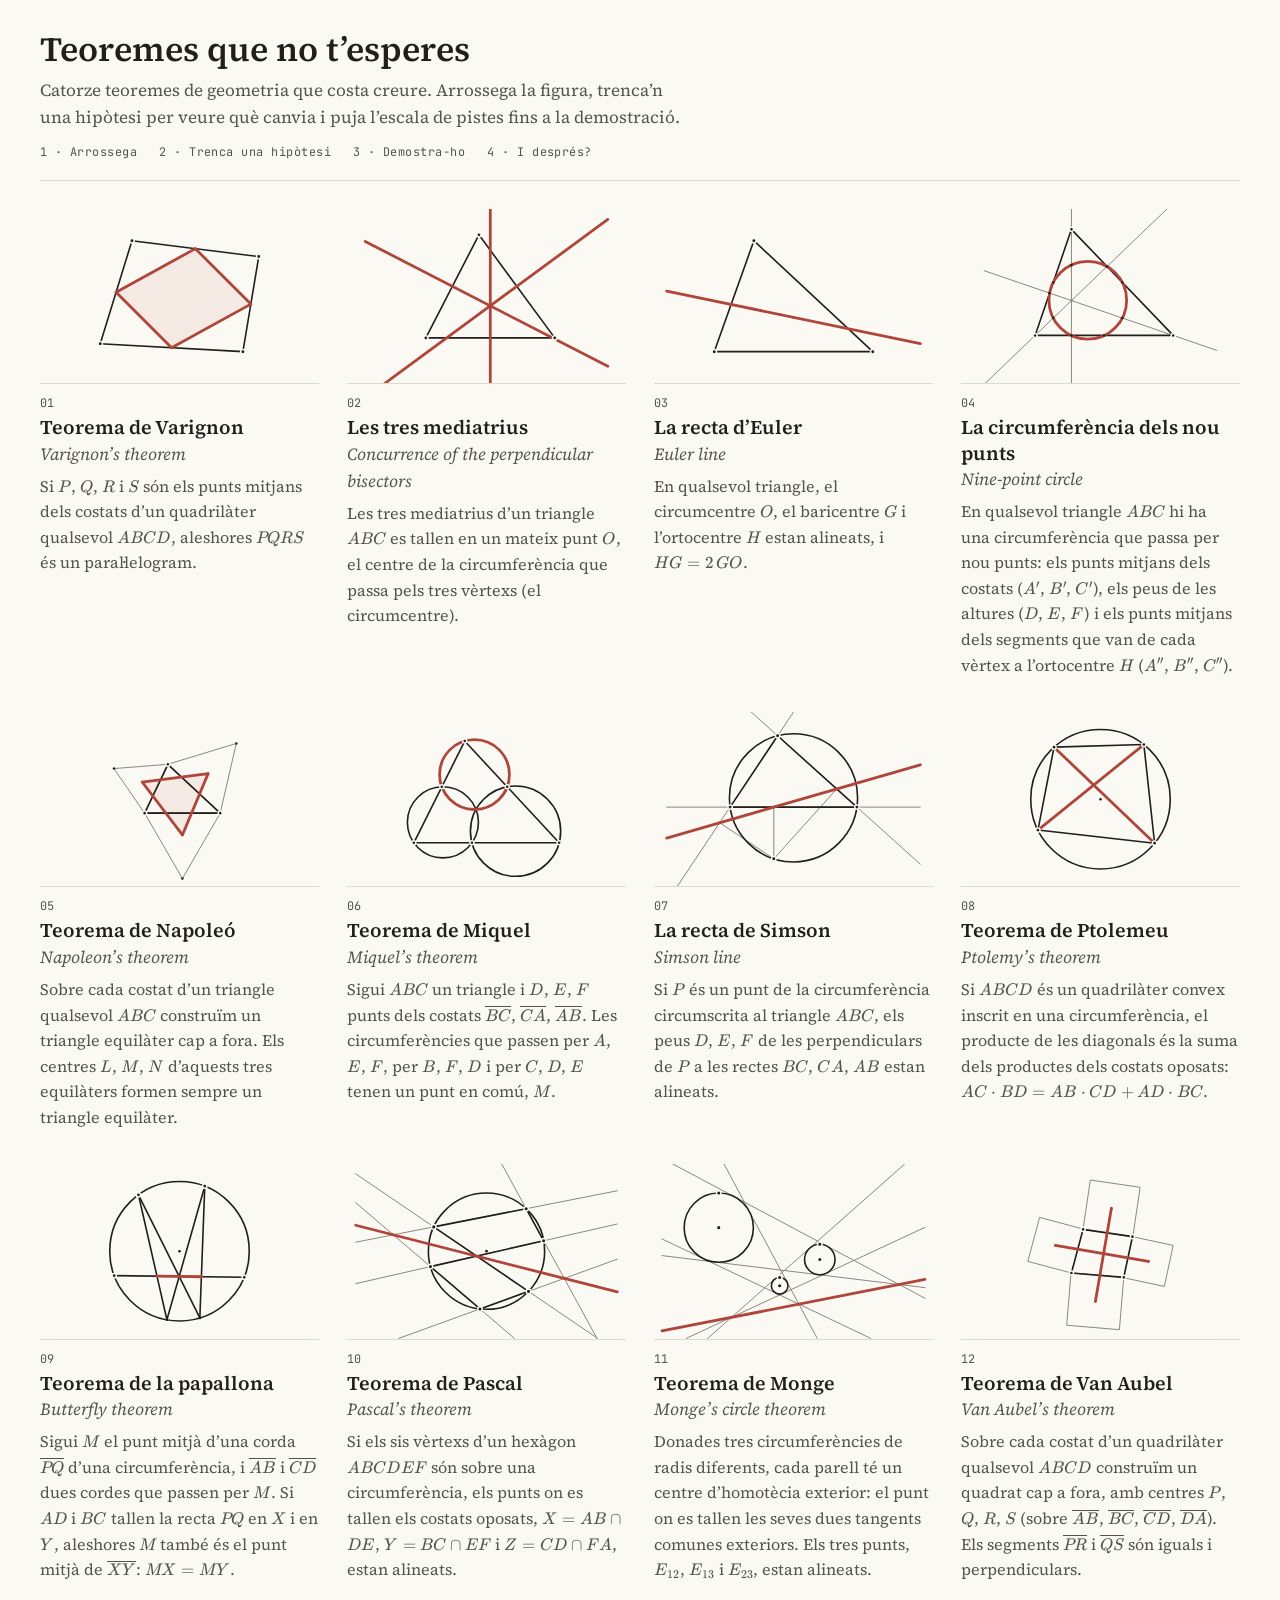
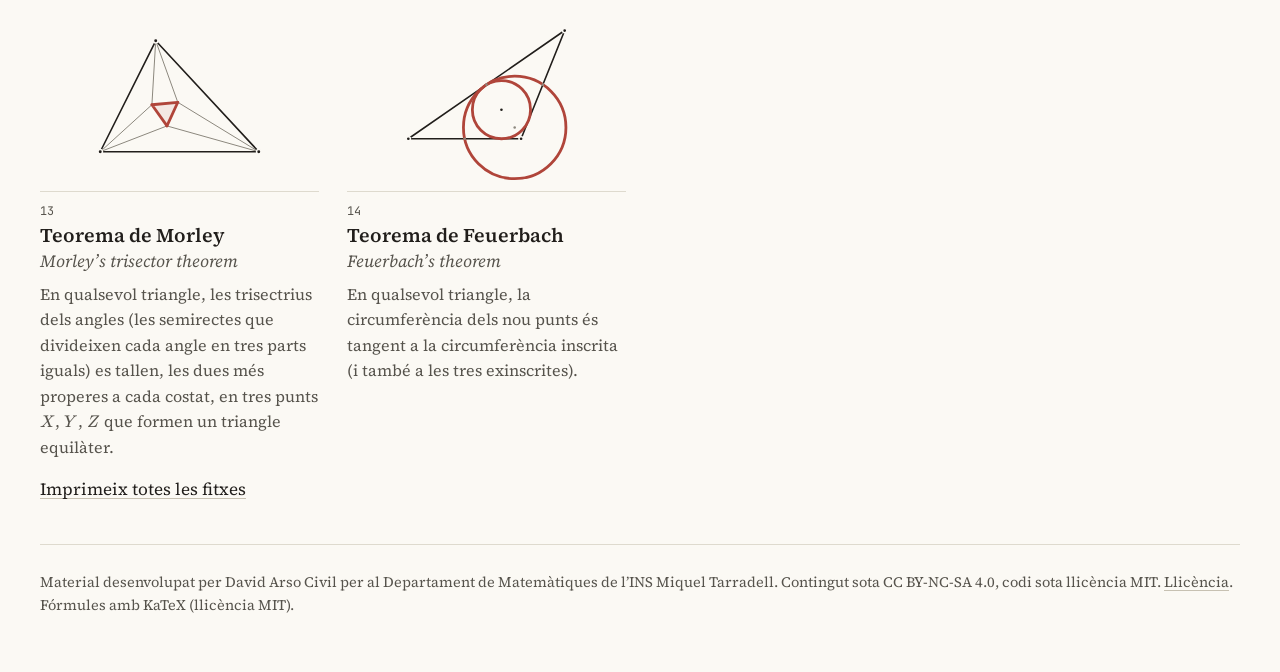
==== commit fd7bfa7c: "Treu el veredicte de l'ordinador i la prova de resistència de la pantalla Cap raonament empíric ni e" ====
--- a/index.html
+++ b/index.html
@@ -4,12 +4,12 @@
     <meta charset="utf-8">
     <meta name="viewport" content="width=device-width, initial-scale=1">
     <title>Teoremes que no t’esperes · Step Quiz</title>
-    <meta name="description" content="Catorze teoremes de geometria sorprenents: arrossega la figura, posa-la a prova amb mil configuracions i puja l’escala de pistes fins a la demostració.">
+    <meta name="description" content="Catorze teoremes de geometria sorprenents: arrossega la figura, trenca’n una hipòtesi i puja l’escala de pistes fins a la demostració.">
     <link rel="icon" href="favicon.svg" type="image/svg+xml">
     <link rel="stylesheet" href="vendor/katex-0.16.11/katex.min.css">
     <link rel="stylesheet" href="css/fonts.css?v=1632c26f">
     <link rel="stylesheet" href="css/tokens.css?v=9777c8f7">
-    <link rel="stylesheet" href="css/teoremes.css?v=b5ca3087">
+    <link rel="stylesheet" href="css/teoremes.css?v=39f07ef8">
 </head>
 <body>
     <header class="capcalera capcalera-inici">
@@ -50,7 +50,7 @@
     <script src="js/motor/text.js?v=e9f6b1de"></script>
     <script src="js/motor/construccio.js?v=c3a0d792"></script>
     <script src="js/motor/dibuix.js?v=bb823273"></script>
-    <script src="js/ui/textos.js?v=3c2babf4"></script>
+    <script src="js/ui/textos.js?v=5943277a"></script>
     <script src="js/ui/comu.js?v=26bfdb31"></script>
     <script src="js/ui/index.js?v=6f318437"></script>
 </body>
--- a/css/teoremes.css
+++ b/css/teoremes.css
@@ -4,7 +4,7 @@
 FITXER: css/teoremes.css
 ROL: Estils de les tres pàgines (index.html, teorema.html i fitxa.html):
      capçalera, portada, la figura (classes r-* de js/motor/dibuix.js), el
-     mesurador d'error, l'informe de la prova, pistes i demostració, mode
+     l'avís de la variant trencada, pistes i demostració, mode
      projector (body.projector) i impressió (sempre negre sobre blanc).
      L'estil és el de geom: paper i tinta, sense targetes ni ombres, separadors
      fins, etiquetes en monoespaiada i botons discrets.
@@ -441,43 +441,7 @@
     stroke-width: 2px;
 }
 
-/* ── Mesurador d'error: tinta si es compleix, llapis si no ─────────────── */
-.mesura {
-    display: flex;
-    align-items: center;
-    gap: 12px;
-    margin-top: 10px;
-}
-.barra {
-    flex: 0 0 34%;
-    height: 6px;
-    border: 1px solid var(--linia-forta);
-    border-radius: 1px;
-    background: transparent;
-    overflow: hidden;
-}
-.ple-barra {
-    width: 0;
-    height: 100%;
-    background: var(--tinta-suau);
-}
-.mesura.mal .ple-barra {
-    background: var(--llapis);
-}
-.valor {
-    margin: 0;
-    font-family: var(--lletra-mono);
-    font-size: 0.82rem;
-    letter-spacing: var(--espai-mono);
-    font-variant-numeric: tabular-nums;
-}
-.mesura.mal .valor {
-    color: var(--llapis);
-    font-weight: 500;
-}
-.mesura.res .valor {
-    color: var(--tinta-suau);
-}
+/* ── Variant trencada ──────────────────────────────────────────────────── */
 .avis-trencada {
     margin-bottom: 8px;
     padding: 8px 12px;
@@ -486,23 +450,6 @@
 }
 .avis-trencada p {
     margin: 0;
-}
-.informe {
-    margin-top: 12px;
-    padding: 10px 14px;
-    border-left: 2px solid var(--linia-forta);
-    background: var(--paper-alt);
-}
-.informe p {
-    margin: 4px 0;
-}
-.informe .bo {
-    font-weight: 600;
-}
-.informe .mal,
-.informe .trencada {
-    color: var(--llapis);
-    font-weight: 600;
 }
 
 /* ── Pistes i demostració ──────────────────────────────────────────────── */
@@ -588,12 +535,6 @@
 }
 body.projector .figura .r-destacat {
     stroke-width: 4px;
-}
-
-@media (prefers-reduced-motion: no-preference) {
-    .ple-barra {
-        transition: width 0.15s;
-    }
 }
 
 /* ── Fitxes ────────────────────────────────────────────────────────────── */
@@ -666,8 +607,6 @@
     }
     .no-imprimir,
     .accions,
-    .mesura,
-    .informe,
     .enllacos,
     .navega {
         display: none !important;
